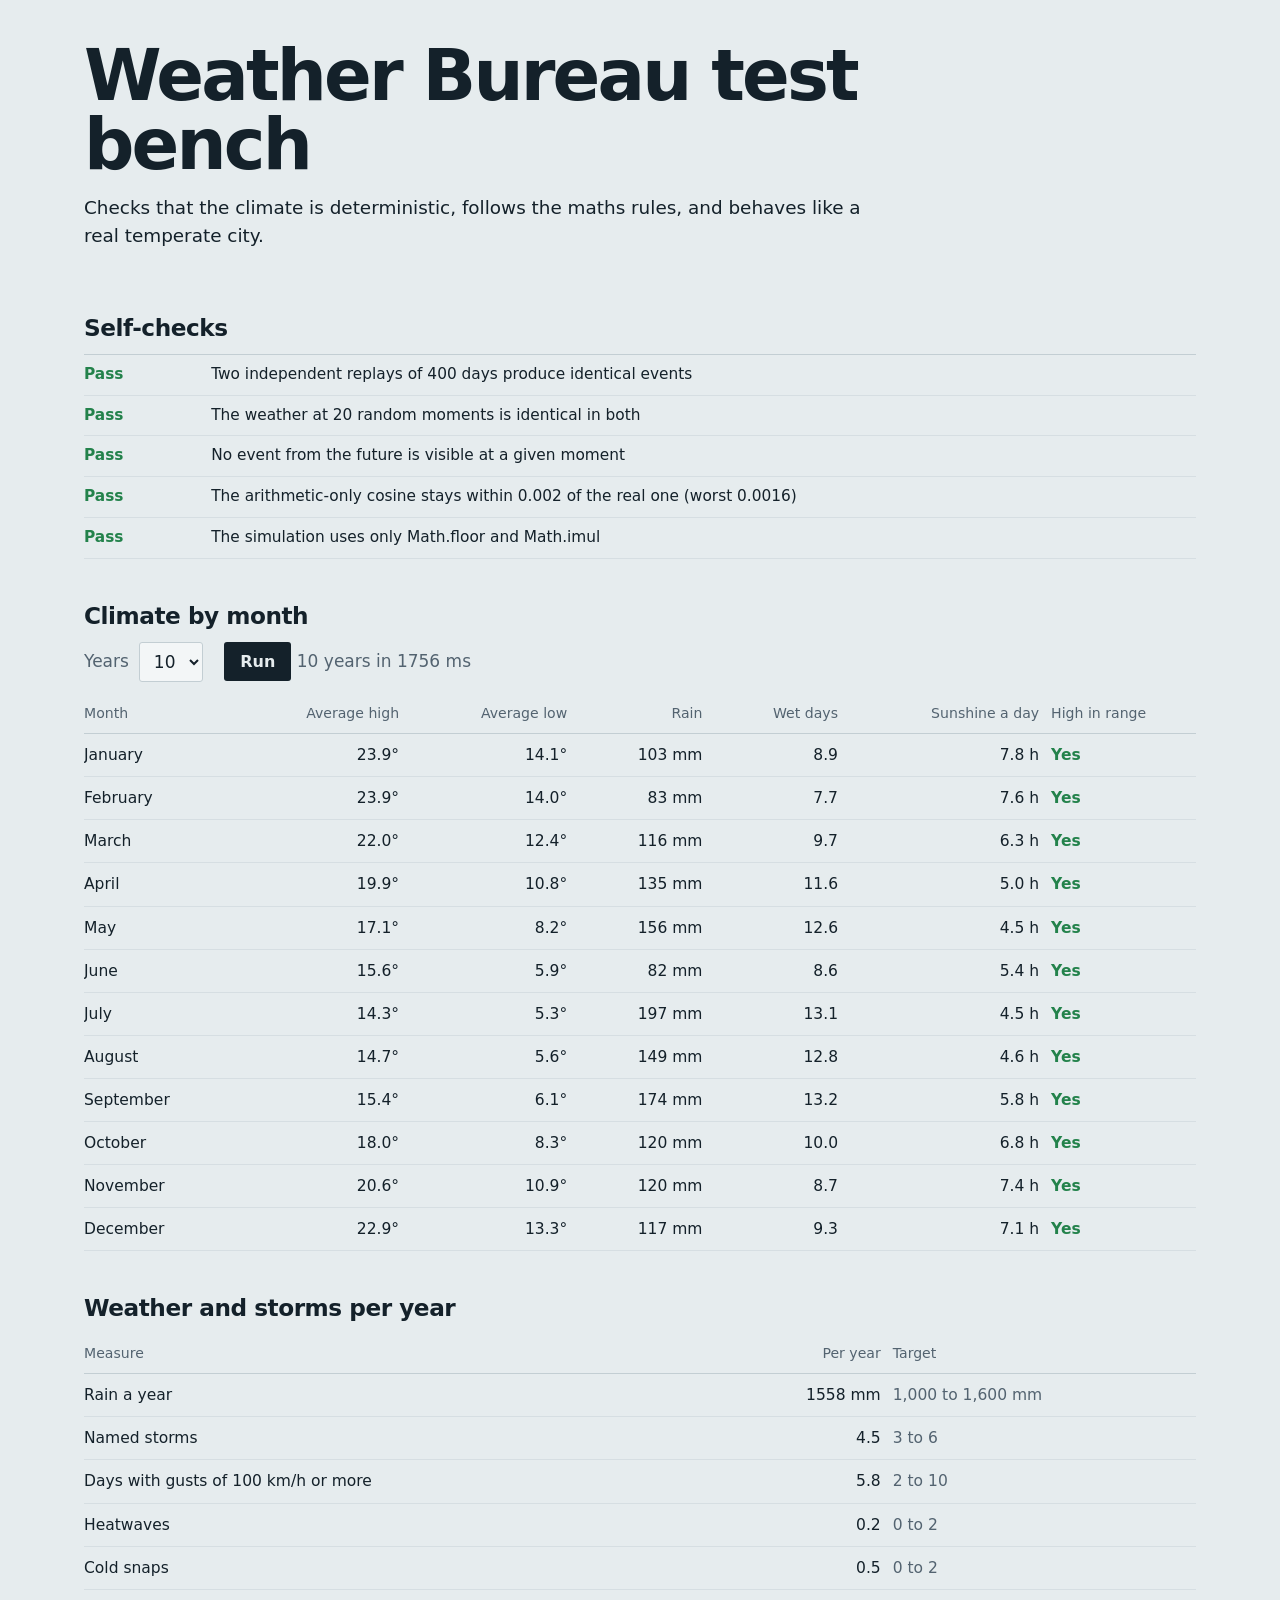
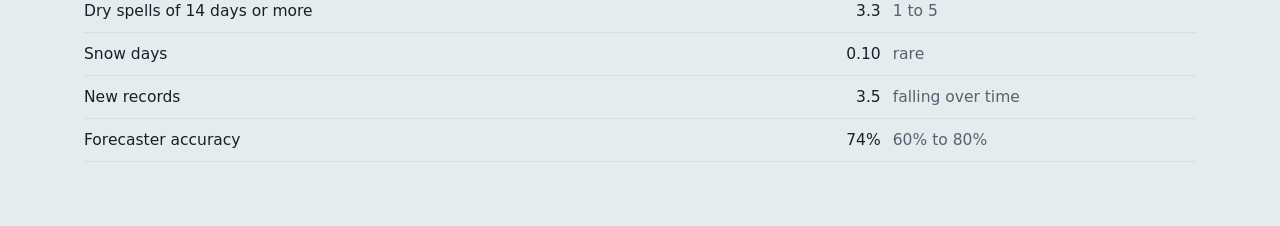
==== test.html @ d6bc04bb "Add files via upload" ====
<!doctype html>
<html lang="en">
<head>
<meta charset="utf-8">
<meta name="viewport" content="width=device-width, initial-scale=1">
<title>Weather Bureau: test bench</title>
<link rel="stylesheet" href="bureau.css">
</head>
<body>
<main>
  <section class="page-head"><h1>Weather Bureau test bench</h1><p class="lede">Checks that the climate is deterministic, follows the maths rules, and behaves like a real temperate city.</p></section>
  <h2>Self-checks</h2>
  <ul class="timeline" id="checks"><li class="muted">Running…</li></ul>
  <h2>Climate by month</h2>
  <div class="controls"><label class="filter">Years <select id="years"><option>3</option><option selected>10</option><option>25</option></select></label> <button class="btn" id="run" style="font:600 1rem var(--body);background:var(--ink);color:var(--bg);border:0;padding:10px 16px;border-radius:3px;cursor:pointer">Run</button> <span class="muted" id="status"></span></div>
  <div class="table-wrap"><table class="data" id="months"></table></div>
  <h2>Weather and storms per year</h2>
  <div class="table-wrap"><table class="data" id="yearly"></table></div>
</main>
<script src="universe.js"></script>
<script>
(function () {
  const C = PixelUniverse.climate, D = 86400000, E = C.epoch;
  const $ = (id) => document.getElementById(id);
  function checks() {
    const out = [];
    const add = (ok, text) => out.push('<li><span class="' + (ok ? 'hit' : 'miss') + '">' + (ok ? 'Pass' : 'Fail') + '</span><span>' + text + '</span></li>');
    const a = C.create(), b = C.create();
    add(JSON.stringify(a.eventsBetween(E, E + 400 * D)) === JSON.stringify(b.eventsBetween(E, E + 400 * D)), 'Two independent replays of 400 days produce identical events');
    let same = true;
    for (let i = 0; i < 20; i++) { const t = E + Math.floor(Math.random() * 900 * D); if (JSON.stringify(a.sample(t)) !== JSON.stringify(b.sample(t))) same = false; }
    add(same, 'The weather at 20 random moments is identical in both');
    const t = E + Math.floor(Math.random() * 600 * D);
    add(!a.eventsBetween(E, t).some((e) => e.ms > t), 'No event from the future is visible at a given moment');
    let maxErr = 0;
    for (let x = 0; x < 6.3; x += 0.01) maxErr = Math.max(maxErr, Math.abs(C._internals.cos(x) - Math.cos(x)));
    add(maxErr < 0.002, 'The arithmetic-only cosine stays within 0.002 of the real one (worst ' + maxErr.toFixed(4) + ')');
    fetch('universe.js').then((r) => r.text()).then((src) => {
      const used = [...new Set(src.match(/Math\.\w+/g))].filter((m) => m !== 'Math.floor' && m !== 'Math.imul');
      $('checks').insertAdjacentHTML('beforeend', '<li><span class="' + (used.length ? 'miss' : 'hit') + '">' + (used.length ? 'Fail' : 'Pass') + '</span><span>The simulation uses only Math.floor and Math.imul' + (used.length ? ' (found ' + used.join(', ') + ')' : '') + '</span></li>');
    }).catch(() => {});
    $('checks').innerHTML = out.join('');
  }
  const TARGET = { max: [[22, 26], [22, 26], [20, 24], [18, 22], [15.5, 19], [13.5, 17], [12.5, 16], [13, 16.5], [14, 17.5], [16, 20], [18.5, 22.5], [21, 25]] };
  function run(years) {
    const t0 = performance.now(), end = E + years * 365 * D;
    const days = C.historyBetween(E, end);
    const m = {};
    for (const d of days) { const k = new Date(d.day).getUTCMonth(); const o = (m[k] = m[k] || { n: 0, max: 0, min: 0, rain: 0, wet: 0, sun: 0 }); o.n++; o.max += d.max; o.min += d.min; o.rain += d.rain; o.wet += d.rain >= 1 ? 1 : 0; o.sun += d.sunshine; }
    const names = ['January', 'February', 'March', 'April', 'May', 'June', 'July', 'August', 'September', 'October', 'November', 'December'];
    let rows = '<thead><tr><th>Month</th><th class="n">Average high</th><th class="n">Average low</th><th class="n">Rain</th><th class="n">Wet days</th><th class="n">Sunshine a day</th><th>High in range</th></tr></thead><tbody>';
    for (let k = 0; k < 12; k++) {
      const o = m[k]; if (!o) continue;
      const months = o.n / 30.4, hi = o.max / o.n, ok = hi >= TARGET.max[k][0] && hi <= TARGET.max[k][1];
      rows += '<tr><td>' + names[k] + '</td><td class="n">' + hi.toFixed(1) + '\u00b0</td><td class="n">' + (o.min / o.n).toFixed(1) + '\u00b0</td><td class="n">' + (o.rain / months).toFixed(0) + ' mm</td><td class="n">' + (o.wet / months).toFixed(1) +
        '</td><td class="n">' + (o.sun / o.n).toFixed(1) + ' h</td><td class="' + (ok ? 'hit' : 'miss') + '">' + (ok ? 'Yes' : 'No') + '</td></tr>';
    }
    $('months').innerHTML = rows + '</tbody>';
    const ev = C.create().eventsBetween(E, end), c = (f) => (ev.filter(f).length / years).toFixed(1);
    const gusts = days.map((d) => d.gust);
    const fs = C.forecasterStats(end);
    const items = [['Rain a year', (days.reduce((a, d) => a + d.rain, 0) / years).toFixed(0) + ' mm', '1,000 to 1,600 mm'], ['Named storms', c((e) => e.type === 'storm.arrives'), '3 to 6'],
      ['Days with gusts of 100 km/h or more', (gusts.filter((g) => g >= 100).length / years).toFixed(1), '2 to 10'], ['Heatwaves', c((e) => e.type === 'heatwave.start'), '0 to 2'],
      ['Cold snaps', c((e) => e.type === 'coldsnap.start'), '0 to 2'], ['Dry spells of 14 days or more', c((e) => e.type === 'dryspell' && e.data.days === 14), '1 to 5'],
      ['Snow days', (days.filter((d) => d.snow).length / years).toFixed(2), 'rare'], ['New records', c((e) => e.type === 'weather.record'), 'falling over time'],
      ['Forecaster accuracy', Math.round(fs.accuracy * 100) + '%', '60% to 80%']];
    $('yearly').innerHTML = '<thead><tr><th>Measure</th><th class="n">Per year</th><th>Target</th></tr></thead><tbody>' + items.map((i) => '<tr><td>' + i[0] + '</td><td class="n">' + i[1] + '</td><td class="muted">' + i[2] + '</td></tr>').join('') + '</tbody>';
    $('status').textContent = years + ' years in ' + Math.round(performance.now() - t0) + ' ms';
  }
  $('run').addEventListener('click', () => { $('status').textContent = 'Running\u2026'; setTimeout(() => run(+$('years').value), 30); });
  setTimeout(() => { checks(); run(10); }, 30);
})();
</script>
</body>
</html>
---- bureau.css ----
/* The Weather Bureau. Glacial’s frost paper and dark screen, with the sky on the screen. */
:root {
  --bg: #E6ECEE;
  --surface: #F3F6F7;
  --ink: #14212A;
  --muted: #536370;
  --line: #C3CED3;
  --line-soft: #D6DEE2;
  --link: #1C5AB3;
  --screen: #0E171C;
  --bezel: #1E2A31;
  --win: #14212A;
  --focus: #1C5AB3;
  --aye: #DDF5E6;
  --no: #F7D8D9;
  --display: "Bricolage Grotesque", "Arial Narrow", system-ui, sans-serif;
  --body: "IBM Plex Sans", system-ui, -apple-system, "Segoe UI", sans-serif;
  --wrap: 1160px;
  color-scheme: light;
  box-sizing: border-box;
  padding-top: env(safe-area-inset-top, 0px);
  padding-bottom: env(safe-area-inset-bottom, 0px);
}
@media (prefers-color-scheme: dark) {
  :root {
    --bg: #10181D; --surface: #162128; --ink: #E1E9EC; --muted: #93A4AE; --line: #2C3A42; --line-soft: #202C33;
    --link: #82B6FF; --screen: #0A1115; --bezel: #24323A; --win: #E1E9EC; --focus: #82B6FF;
    --aye: #173326; --no: #3A1C1F;
    color-scheme: dark;
  }
}
*, *::before, *::after { box-sizing: inherit; }
html { scroll-padding-top: env(safe-area-inset-top, 0px); -webkit-text-size-adjust: 100%; }
body { margin: 0; background: var(--bg); color: var(--ink); font: 400 1.0625rem/1.55 var(--body); font-variant-numeric: tabular-nums; }
a { color: var(--link); text-underline-offset: 0.18em; text-decoration-thickness: 1px; }
a:hover { text-decoration-thickness: 2px; }
:focus-visible { outline: 2px solid var(--focus); outline-offset: 2px; border-radius: 2px; }
img, svg, canvas { max-width: 100%; display: block; }
small { font-size: 0.8em; color: var(--muted); }
.skip { position: absolute; left: -999px; top: 8px; background: var(--ink); color: var(--bg); padding: 8px 12px; z-index: 20; }
.skip:focus { left: 8px; }

/* ---------- header ---------- */
.top { border-bottom: 1px solid var(--line); }
.top-inner { max-width: var(--wrap); margin: 0 auto; padding: 18px 24px 0; display: grid; grid-template-columns: auto 1fr; align-items: baseline; column-gap: 18px; }
.brand { display: inline-flex; flex-direction: column; gap: 4px; color: var(--ink); text-decoration: none; }
.brand-name { font: 800 1.9rem/1 var(--display); letter-spacing: -0.035em; }
.brand-track { position: relative; width: 100%; height: 4px; background: var(--line-soft); order: 2; }
/* Glacial's brand pixel takes 90 seconds to cross. This one takes 1.1. */
.brand-pixel { position: absolute; left: 0; top: 0; width: 4px; height: 4px; background: var(--ink); animation: drift 14s ease-in-out infinite alternate; }
@keyframes drift { from { left: 0; } to { left: calc(100% - 4px); } }
.brand-tag { margin: 0; color: var(--muted); font-size: 0.95rem; }
.nav { grid-column: 1 / -1; display: flex; gap: 2px; margin-top: 14px; overflow-x: auto; scrollbar-width: none; }
.nav::-webkit-scrollbar { display: none; }
.nav a { padding: 10px 12px 11px; color: var(--muted); text-decoration: none; white-space: nowrap; border-bottom: 3px solid transparent; font-weight: 500; font-size: 0.97rem; display: inline-flex; align-items: center; gap: 7px; }
.nav a:first-child { padding-left: 0; }
.nav a:hover { color: var(--ink); }
.nav a[aria-current="page"] { color: var(--ink); border-bottom-color: var(--ink); }
.live-dot { width: 7px; height: 7px; background: #E5484D; animation: blink 0.5s steps(2, end) infinite; }
.live-dot.off { background: var(--muted); animation: none; }
@keyframes blink { 50% { opacity: 0.25; } }

/* ---------- layout ---------- */
main { max-width: var(--wrap); margin: 0 auto; padding: 8px 24px 64px; outline: none; }
.page-head { padding: 34px 0 22px; max-width: 62rem; }
.page-head h1, .profile-head h1 { font: 800 clamp(2.4rem, 6vw, 4.4rem)/0.98 var(--display); letter-spacing: -0.04em; margin: 0 0 14px; }
h1.status { font: 800 clamp(1.9rem, 4.6vw, 3.3rem)/1.05 var(--display); letter-spacing: -0.035em; text-wrap: balance; margin: 0 0 12px; min-height: 2.1em; }
h1.status a { color: inherit; text-decoration: none; }
h1.status a:hover { text-decoration: underline; text-decoration-thickness: 3px; }
.kicker { margin: 0 0 10px; color: var(--muted); font-weight: 500; }
.lede { font-size: 1.15rem; line-height: 1.5; margin: 0; max-width: 44em; }
h2 { font: 700 1.45rem/1.15 var(--display); letter-spacing: -0.02em; margin: 44px 0 12px; }
.hint { color: var(--muted); margin: -4px 0 12px; font-size: 0.95rem; max-width: 52em; }
.muted { color: var(--muted); }
.strong { font-weight: 600; }
.banner { margin: 16px 0 0; padding: 10px 14px; border-left: 4px solid var(--link); background: var(--surface); font-size: 0.95rem; }

/* ---------- the screen ---------- */
.screen { margin: 0; padding: 10px; background: var(--bezel); border-radius: 14px; box-shadow: inset 0 0 0 1px rgba(255,255,255,0.05); }
.screen canvas { width: 100%; height: auto; aspect-ratio: 960 / 380; border-radius: 6px; background: var(--screen); }
.screen-bar { display: flex; justify-content: space-between; gap: 12px; flex-wrap: wrap; color: rgba(214, 230, 236, 0.75); font-size: 0.82rem; padding: 10px 4px 8px; }
.screen-bar .clock { font-variant-numeric: tabular-nums; }
.tally { display: flex; gap: 10px; align-items: baseline; }

/* ---------- chamber page ---------- */
.live-body { display: grid; grid-template-columns: minmax(0, 1.25fr) minmax(0, 1fr); gap: 40px; margin-top: 36px; }
.feed { list-style: none; margin: 0; padding: 0; max-height: 560px; overflow-y: auto; border-top: 1px solid var(--line); }
.feed li { display: grid; grid-template-columns: 6.2em 1fr; gap: 10px; padding: 8px 0; border-bottom: 1px solid var(--line-soft); font-size: 0.96rem; }
.feed li.speech { color: var(--muted); }
.feed li.speech q { color: var(--ink); }
.feed li.fresh { animation: flash 0.6s ease-out; }
@keyframes flash { from { background: color-mix(in srgb, var(--link) 18%, transparent); } to { background: transparent; } }
.feed li.empty { display: block; color: var(--muted); }
.feed time { color: var(--muted); font-variant-numeric: tabular-nums; }
.live-body h2 { margin-top: 0; }
.ticker { overflow: hidden; white-space: nowrap; border-top: 1px solid var(--line); border-bottom: 1px solid var(--line); margin-top: 18px; padding: 9px 0; font-size: 0.95rem; }
.ticker-track { display: inline-block; padding-left: 100%; animation: tick 70s linear infinite; }
.ticker-track span { margin-right: 3.2em; }
.ticker-track b { font-weight: 600; margin-right: 0.5em; }
@keyframes tick { from { transform: translateX(0); } to { transform: translateX(-100%); } }
.compbar { display: flex; height: 16px; margin: 6px 0 8px; background: var(--line-soft); }
.compbar i { display: block; height: 100%; }
.compbar i + i { box-shadow: -1px 0 0 var(--bg); }

/* ---------- chips, tables ---------- */
.chip { display: inline-block; width: 0.72em; height: 0.72em; background: var(--c); margin-right: 0.45em; vertical-align: -0.02em; box-shadow: inset 0 0 0 1px rgba(20, 33, 42, 0.22); }
.chip.duck { opacity: 0.5; }
.px { white-space: nowrap; }
.table-wrap { overflow-x: auto; -webkit-overflow-scrolling: touch; }
table.data { width: 100%; border-collapse: collapse; font-size: 0.97rem; }
.data caption { text-align: left; font: 700 1.2rem/1.2 var(--display); padding-bottom: 10px; }
.data th, .data td { padding: 9px 12px 9px 0; text-align: left; border-bottom: 1px solid var(--line-soft); vertical-align: baseline; white-space: nowrap; }
.data td.wrap { white-space: normal; min-width: 16em; }
.data th { font-weight: 500; color: var(--muted); border-bottom: 1px solid var(--line); font-size: 0.88rem; }
.data .n { text-align: right; padding-left: 12px; }
.data td:last-child, .data th:last-child { padding-right: 0; }
.data tbody tr:hover { background: color-mix(in srgb, var(--surface) 70%, transparent); }
.data th button { font: inherit; color: inherit; background: none; border: 0; padding: 0; cursor: pointer; text-align: inherit; }
.data th[aria-sort="descending"] button::after { content: " \2193"; }
.data th[aria-sort="ascending"] button::after { content: " \2191"; }
.v { display: inline-block; min-width: 3.6em; text-align: center; padding: 1px 6px; border-radius: 2px; font-size: 0.88rem; font-weight: 600; }
.v.A { background: var(--aye); }
.v.N { background: var(--no); }
.v.X { color: var(--muted); }
.tag { display: inline-block; font-size: 0.8rem; color: var(--muted); border: 1px solid var(--line); padding: 0 6px; border-radius: 2px; margin-left: 6px; }
.filter { display: inline-flex; gap: 10px; align-items: center; color: var(--muted); margin: 0 16px 12px 0; }
.filter select { font: inherit; color: var(--ink); background: var(--surface); border: 1px solid var(--line); padding: 8px 10px; border-radius: 3px; }

/* ---------- senators ---------- */
.tiles { list-style: none; padding: 0; margin: 0; display: grid; grid-template-columns: repeat(auto-fill, minmax(150px, 1fr)); gap: 26px 18px; }
.tile { display: block; color: var(--ink); text-decoration: none; }
.swatch { display: grid; place-items: center; aspect-ratio: 1; background: var(--screen); border-radius: 6px; margin-bottom: 10px; background-image: linear-gradient(rgba(255,255,255,0.025) 1px, transparent 1px); background-size: 100% 3px; position: relative; }
.swatch i { width: 18%; aspect-ratio: 1; background: var(--c); box-shadow: 0 0 18px var(--c); animation: fidget 0.9s steps(3, end) infinite alternate; animation-delay: var(--d, 0s); }
.swatch.duck i { opacity: 0.5; }
.swatch .role { position: absolute; left: 8px; bottom: 6px; font-size: 0.72rem; color: rgba(214, 230, 236, 0.8); }
@keyframes fidget { 0% { transform: translate(0, 0); } 50% { transform: translate(1px, -1px); } 100% { transform: translate(-1px, 0); } }
.tile:hover .swatch i, .tile:focus-visible .swatch i { width: 26%; }
.tile-name { display: block; font: 700 1.12rem/1.15 var(--display); letter-spacing: -0.015em; }
.tile-meta { display: block; color: var(--muted); font-size: 0.9rem; }
.profile-head { display: grid; grid-template-columns: minmax(140px, 240px) 1fr; gap: 32px; align-items: end; padding: 34px 0 10px; }
.big-swatch { aspect-ratio: 1; background: var(--screen); border-radius: 10px; display: grid; place-items: center; background-image: linear-gradient(rgba(255,255,255,0.025) 1px, transparent 1px); background-size: 100% 3px; }
.big-swatch i { width: 22%; aspect-ratio: 1; background: var(--c); box-shadow: 0 0 40px var(--c); animation: fidget 0.7s steps(3, end) infinite alternate; }
.big-swatch.gone i { opacity: 0.35; box-shadow: none; animation: none; }
.facts { margin: 0; display: grid; grid-template-columns: repeat(3, 1fr); gap: 0 24px; align-content: start; }
.facts div { padding: 10px 0; border-bottom: 1px solid var(--line-soft); }
.facts dt { color: var(--muted); font-size: 0.9rem; }
.facts dd { margin: 2px 0 0; font: 700 1.3rem/1.2 var(--display); letter-spacing: -0.01em; }
.facts dd small { font: 400 0.9rem var(--body); }
.profile-grid { display: grid; grid-template-columns: 1fr 1fr; gap: 48px; margin-top: 28px; }
.profile-grid h2 { margin-top: 0; }
.trait { display: grid; grid-template-columns: 9.5em 1fr; align-items: center; gap: 12px; padding: 7px 0; }
.trait dt { color: var(--muted); }
.trait dd { margin: 0; height: 12px; background: var(--screen); border-radius: 2px; position: relative; overflow: hidden; }
.bar { position: absolute; inset: 0 auto 0 0; width: calc(var(--v) * 100%); background: var(--c); }
.axis dd::after { content: ""; position: absolute; left: 50%; top: 0; bottom: 0; width: 1px; background: rgba(255,255,255,0.3); }
.axis .bar { width: 4px; left: calc(var(--v) * 100% - 2px); }
.axis-labels { display: flex; justify-content: space-between; color: var(--muted); font-size: 0.8rem; margin: -4px 0 4px calc(9.5em + 12px); }
.two-col { display: grid; grid-template-columns: 1.3fr 1fr; gap: 40px; }
.timeline { list-style: none; margin: 0; padding: 0; border-top: 1px solid var(--line); }
.timeline li { display: grid; grid-template-columns: 7.5em 1fr; gap: 12px; padding: 8px 0; border-bottom: 1px solid var(--line-soft); font-size: 0.96rem; }
.timeline time { color: var(--muted); }

/* ---------- charts and records ---------- */
.chart { margin: 0; }
.chart svg { width: 100%; height: auto; }
.chart figcaption { color: var(--muted); font-size: 0.9rem; margin-top: 8px; }
.legend { display: flex; gap: 16px; flex-wrap: wrap; color: var(--muted); font-size: 0.9rem; margin-top: 6px; }
.records { margin: 8px 0 0; display: grid; grid-template-columns: repeat(auto-fill, minmax(300px, 1fr)); gap: 0 40px; }
.record { padding: 18px 0 20px; border-top: 1px solid var(--line); }
.record dt { color: var(--muted); }
.record .rec-value { margin: 4px 0 6px; font: 800 2.2rem/1 var(--display); letter-spacing: -0.03em; }
.record .rec-holder { margin: 0; }
.rollcall { display: grid; grid-template-columns: repeat(auto-fill, minmax(210px, 1fr)); gap: 0 24px; }
.rollcall div { display: flex; justify-content: space-between; gap: 8px; padding: 6px 0; border-bottom: 1px solid var(--line-soft); font-size: 0.95rem; }
.prose { max-width: 42rem; }
.prose p { margin: 0 0 1em; }

/* ---------- footer ---------- */
.foot { max-width: var(--wrap); margin: 0 auto; padding: 24px 24px 40px; border-top: 1px solid var(--line); color: var(--muted); font-size: 0.92rem; display: flex; justify-content: space-between; gap: 16px; flex-wrap: wrap; }
.foot p { margin: 0; }

@media (max-width: 900px) {
  .live-body, .profile-grid, .two-col { grid-template-columns: 1fr; gap: 8px; }
  .facts { grid-template-columns: 1fr 1fr; }
}
@media (max-width: 600px) {
  .top-inner { padding: 14px 16px 0; grid-template-columns: 1fr; }
  main { padding: 0 16px 48px; }
  .foot { padding: 20px 16px 32px; }
  .screen { padding: 6px; border-radius: 10px; margin: 0 -6px; }
  .profile-head { grid-template-columns: 110px 1fr; gap: 18px; align-items: center; }
  .trait { grid-template-columns: 8em 1fr; }
  .axis-labels { margin-left: calc(8em + 12px); }
}
@media (prefers-reduced-motion: reduce) {
  .brand-pixel, .live-dot, .swatch i, .big-swatch i, .ticker-track, .feed li.fresh { animation: none; }
}

/* ---------- weather ---------- */
.icon { display: inline-block; width: 1.4em; height: 1.4em; vertical-align: -0.3em; image-rendering: pixelated; }
.icon.big { width: 2.6em; height: 2.6em; }
.days { display: grid; grid-template-columns: repeat(5, minmax(0, 1fr)); gap: 12px; }
.day { background: var(--surface); border: 1px solid var(--line-soft); border-radius: 6px; padding: 12px 12px 14px; }
.day h3 { margin: 0 0 6px; font: 700 1.05rem/1.2 var(--display); }
.day .temps { font: 700 1.5rem/1.1 var(--display); margin: 6px 0 2px; }
.day .temps small { font: 500 1rem var(--body); color: var(--muted); }
.day p { margin: 6px 0 0; font-size: 0.92rem; }
.day .chance { color: var(--muted); font-size: 0.88rem; }
.bulletin { border-left: 4px solid var(--c, var(--link)); padding: 8px 0 8px 14px; margin: 0 0 14px; font-size: 1.08rem; }
.bulletin cite { display: block; font-style: normal; color: var(--muted); font-size: 0.9rem; margin-top: 4px; }
.outlook svg { width: 100%; height: auto; }
.cal { display: grid; grid-template-columns: repeat(7, minmax(0, 1fr)); gap: 4px; }
.cal .dow { color: var(--muted); font-size: 0.82rem; padding: 2px 4px; }
.cal .cell { background: var(--surface); border: 1px solid var(--line-soft); border-radius: 4px; padding: 6px; min-height: 84px; font-size: 0.86rem; }
.cal .cell.blank { background: transparent; border-color: transparent; }
.cal .cell.future { opacity: 0.35; }
.cal .num { color: var(--muted); font-size: 0.8rem; }
.cal .t { font-weight: 600; }
.cal .r { color: #2F7FD1; }
@media (prefers-color-scheme: dark) { .cal .r { color: #7DB8F5; } }
.monthnav { display: flex; gap: 16px; align-items: baseline; margin: 0 0 12px; }
.aq { border: 1px dashed var(--line); border-radius: 6px; padding: 14px; color: var(--muted); }
.hit { color: #23824B; font-weight: 600; }
.miss { color: #B4232A; font-weight: 600; }
@media (prefers-color-scheme: dark) { .hit { color: #5BC98A; } .miss { color: #F2767B; } }
@media (max-width: 900px) { .days { grid-template-columns: repeat(3, minmax(0, 1fr)); } .cal .cell { min-height: 64px; font-size: 0.78rem; padding: 4px; } }
@media (max-width: 600px) { .days { grid-template-columns: repeat(2, minmax(0, 1fr)); } .cal .cell .ic { display: none; } }
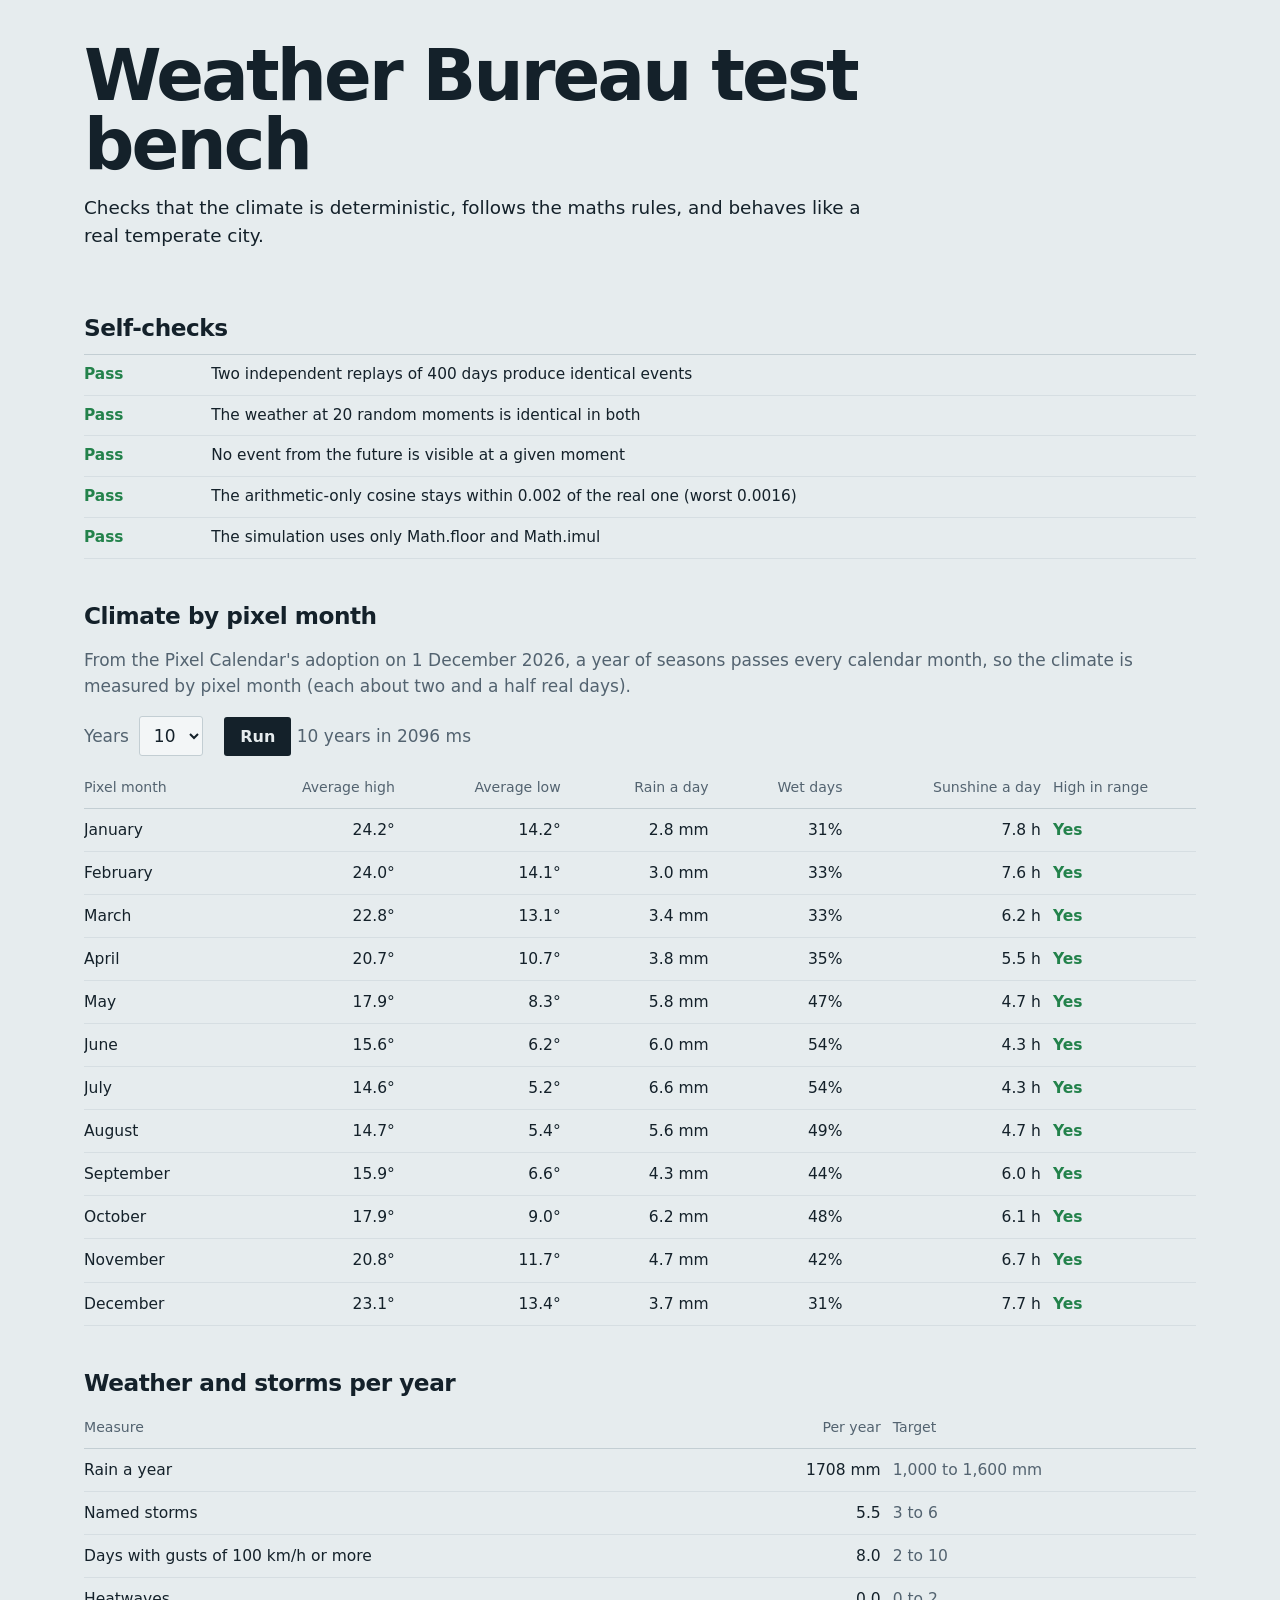
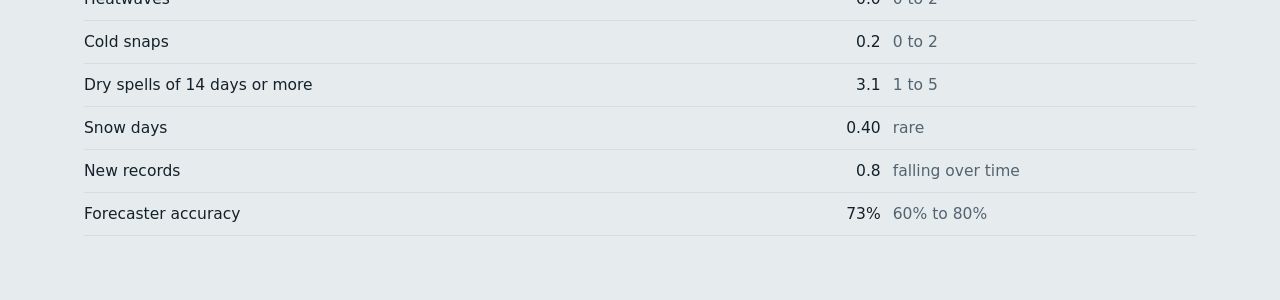
==== commit 1ab96c3c: "Add files via upload" ====
--- a/test.html
+++ b/test.html
@@ -11,7 +11,8 @@
   <section class="page-head"><h1>Weather Bureau test bench</h1><p class="lede">Checks that the climate is deterministic, follows the maths rules, and behaves like a real temperate city.</p></section>
   <h2>Self-checks</h2>
   <ul class="timeline" id="checks"><li class="muted">Running…</li></ul>
-  <h2>Climate by month</h2>
+  <h2>Climate by pixel month</h2>
+  <p class="muted">From the Pixel Calendar's adoption on 1 December 2026, a year of seasons passes every calendar month, so the climate is measured by pixel month (each about two and a half real days).</p>
   <div class="controls"><label class="filter">Years <select id="years"><option>3</option><option selected>10</option><option>25</option></select></label> <button class="btn" id="run" style="font:600 1rem var(--body);background:var(--ink);color:var(--bg);border:0;padding:10px 16px;border-radius:3px;cursor:pointer">Run</button> <span class="muted" id="status"></span></div>
   <div class="table-wrap"><table class="data" id="months"></table></div>
   <h2>Weather and storms per year</h2>
@@ -43,20 +44,20 @@
   }
   const TARGET = { max: [[22, 26], [22, 26], [20, 24], [18, 22], [15.5, 19], [13.5, 17], [12.5, 16], [13, 16.5], [14, 17.5], [16, 20], [18.5, 22.5], [21, 25]] };
   function run(years) {
-    const t0 = performance.now(), end = E + years * 365 * D;
-    const days = C.historyBetween(E, end);
+    const t0 = performance.now(), A = C.pixel.adopted, end = A + years * 365 * D;
+    const days = C.historyBetween(A, end);
     const m = {};
-    for (const d of days) { const k = new Date(d.day).getUTCMonth(); const o = (m[k] = m[k] || { n: 0, max: 0, min: 0, rain: 0, wet: 0, sun: 0 }); o.n++; o.max += d.max; o.min += d.min; o.rain += d.rain; o.wet += d.rain >= 1 ? 1 : 0; o.sun += d.sunshine; }
+    for (const d of days) { const k = C.pixel.time(d.day + D / 2).month - 1; const o = (m[k] = m[k] || { n: 0, max: 0, min: 0, rain: 0, wet: 0, sun: 0 }); o.n++; o.max += d.max; o.min += d.min; o.rain += d.rain; o.wet += d.rain >= 1 ? 1 : 0; o.sun += d.sunshine; }
     const names = ['January', 'February', 'March', 'April', 'May', 'June', 'July', 'August', 'September', 'October', 'November', 'December'];
-    let rows = '<thead><tr><th>Month</th><th class="n">Average high</th><th class="n">Average low</th><th class="n">Rain</th><th class="n">Wet days</th><th class="n">Sunshine a day</th><th>High in range</th></tr></thead><tbody>';
+    let rows = '<thead><tr><th>Pixel month</th><th class="n">Average high</th><th class="n">Average low</th><th class="n">Rain a day</th><th class="n">Wet days</th><th class="n">Sunshine a day</th><th>High in range</th></tr></thead><tbody>';
     for (let k = 0; k < 12; k++) {
       const o = m[k]; if (!o) continue;
-      const months = o.n / 30.4, hi = o.max / o.n, ok = hi >= TARGET.max[k][0] && hi <= TARGET.max[k][1];
-      rows += '<tr><td>' + names[k] + '</td><td class="n">' + hi.toFixed(1) + '\u00b0</td><td class="n">' + (o.min / o.n).toFixed(1) + '\u00b0</td><td class="n">' + (o.rain / months).toFixed(0) + ' mm</td><td class="n">' + (o.wet / months).toFixed(1) +
+      const hi = o.max / o.n, ok = hi >= TARGET.max[k][0] && hi <= TARGET.max[k][1];
+      rows += '<tr><td>' + names[k] + '</td><td class="n">' + hi.toFixed(1) + '\u00b0</td><td class="n">' + (o.min / o.n).toFixed(1) + '\u00b0</td><td class="n">' + (o.rain / o.n).toFixed(1) + ' mm</td><td class="n">' + Math.round(o.wet / o.n * 100) + '%' +
         '</td><td class="n">' + (o.sun / o.n).toFixed(1) + ' h</td><td class="' + (ok ? 'hit' : 'miss') + '">' + (ok ? 'Yes' : 'No') + '</td></tr>';
     }
     $('months').innerHTML = rows + '</tbody>';
-    const ev = C.create().eventsBetween(E, end), c = (f) => (ev.filter(f).length / years).toFixed(1);
+    const ev = C.create().eventsBetween(A, end), c = (f) => (ev.filter(f).length / years).toFixed(1);
     const gusts = days.map((d) => d.gust);
     const fs = C.forecasterStats(end);
     const items = [['Rain a year', (days.reduce((a, d) => a + d.rain, 0) / years).toFixed(0) + ' mm', '1,000 to 1,600 mm'], ['Named storms', c((e) => e.type === 'storm.arrives'), '3 to 6'],
